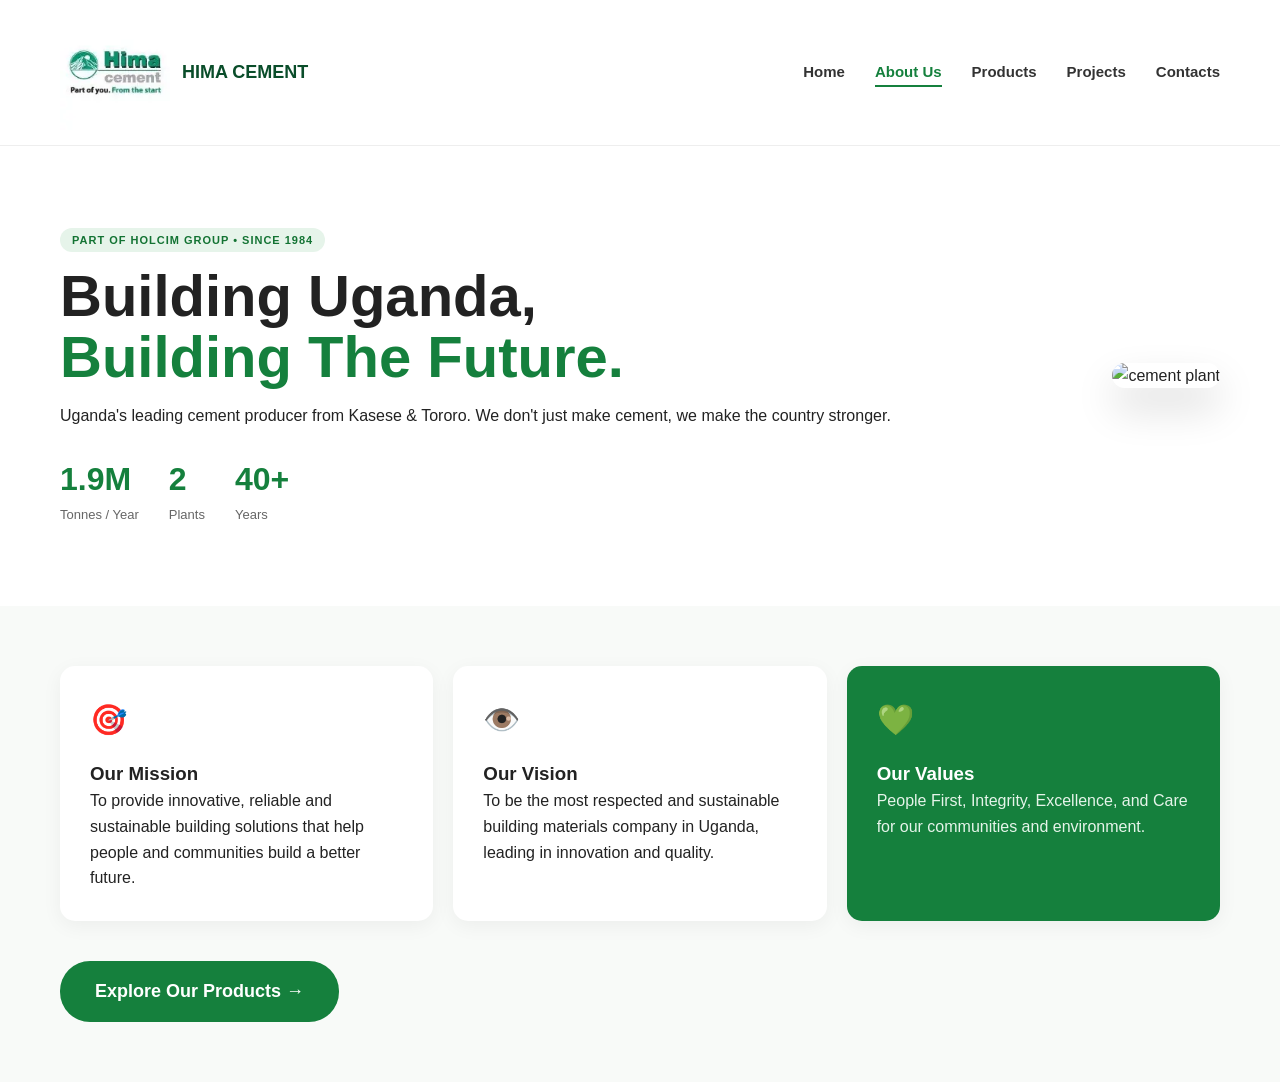
==== about-us.html @ 5b7be926 "Add files via upload" ====
<!DOCTYPE html>
<html lang="en">
<head>
    <meta charset="UTF-8">
    <meta name="viewport" content="width=device-width, initial-scale=1.0">
    <title>About Us | Hima Cement Ltd</title>
    <link rel="stylesheet" href="Style.css">
</head>
<body>
<header>
    <div class="logo"><img src="logo.jpg" alt="Hima"> HIMA CEMENT</div>
    <nav>
        <ul>
            <li><a href="index.html">Home</a></li>
            <li><a href="about-us.html" class="active">About Us</a></li>
            <li><a href="products.html">Products</a></li>
            <li><a href="projects.html">Projects</a></li>
            <li><a href="contacts.html">Contacts</a></li>
        </ul>
    </nav>
</header>

<section class="about-hero-new">
    <div>
        <span class="badge">PART OF HOLCIM GROUP • SINCE 1984</span>
        <h1>Building Uganda,<br><span>Building The Future.</span></h1>
        <p>Uganda's leading cement producer from Kasese & Tororo. We don't just make cement, we make the country stronger.</p>
        <div class="stats">
            <div><h3>1.9M</h3><p>Tonnes / Year</p></div>
            <div><h3>2</h3><p>Plants</p></div>
            <div><h3>40+</h3><p>Years</p></div>
        </div>
    </div>
    <div class="hero-img">
        <img src="../hima-project/plant.jpg" alt="cement plant">
    </div>
</section>

<section class="about-content-new">
    <div class="cards">
        <div class="card">
            <div class="icon">🎯</div>
            <h3>Our Mission</h3>
            <p>To provide innovative, reliable and sustainable building solutions that help people and communities build a better future.</p>
        </div>
        <div class="card">
            <div class="icon">👁️</div>
            <h3>Our Vision</h3>
            <p>To be the most respected and sustainable building materials company in Uganda, leading in innovation and quality.</p>
        </div>
        <div class="card green-card">
            <div class="icon">💚</div>
            <h3>Our Values</h3>
            <p>People First, Integrity, Excellence, and Care for our communities and environment.</p>
        </div>
    </div>
    <a href="products.html" class="green-btn big-btn">Explore Our Products →</a>
</section>
</body>
</html>
---- Style.css ----
*{
    margin:0; 
    padding:0; 
    box-sizing:border-box;
    font-family: 'Segoe UI', Arial, sans-serif;
}
body{ 
    background:#fff; 
    color:#222; 
    line-height:1.6; 
}
html{
    scroll-behavior: smooth;
}

/* ===== HEADER - Shared for all pages ===== */
header{
    display:flex; 
    justify-content:space-between; 
    align-items:center;
    padding:15px 60px; 
    background:#fff; 
    border-bottom:1px solid #eee;
    position:sticky;
    top:0;
    z-index:100;
}
.logo{ 
    display:flex; 
    align-items:center; 
    gap:12px; 
    font-weight:bold; 
    color:#0a4d2a;
    font-size:18px;
}
.logo img{ 
    width:110px; 
    height:auto;
}
nav ul{ 
    display:flex; 
    list-style:none; 
    gap:30px; 
}
nav a{ 
    text-decoration:none; 
    color:#333; 
    font-weight:600; 
    font-size:15px;
    padding-bottom:5px;
}
nav a:hover, nav a.active{ 
    color:#15803d; 
    border-bottom:2px solid #15803d;
}

/* ===== HOME PAGE ===== */
.home{
    display:flex;
    align-items:center;
    justify-content:space-between;
    padding:80px 60px;
    background:#f9fafb;
    min-height:80vh;
}
.home-text .small{
    color:#15803d; 
    font-weight:800; 
    letter-spacing:3px; 
    font-size:12px;
}
.home-text h1{
    font-size:52px;
    line-height:1.1;
    margin:15px 0;
    color:#111;
}
.home-text p{
    color:#555;
    font-size:18px;
    margin:15px 0 25px 0;
    max-width:500px;
}
.home-img img{
    width:500px;
    max-width:100%;
    border-radius:10px;
}

/* ===== BUTTONS ===== */
.green-btn{
    display:inline-block; 
    padding:14px 30px;
    background:#15803d; 
    color:#fff; 
    text-decoration:none; 
    border-radius:30px; 
    font-weight:bold;
    transition:0.3s;
}
.green-btn:hover{ 
    background:#0a4d2a; 
}

/* ===== ABOUT US PAGE ===== */
.about-hero{
    background: linear-gradient(to right, #f0fdf4, #ffffff);
    padding:80px 60px;
}
.about-hero h1{ 
    font-size:52px; 
    color:#111; 
    margin:10px 0; 
}
.about-hero p{ 
    font-size:18px; 
    color:#555; 
    max-width:600px; 
}
.about-content{
    padding:60px; 
    max-width:1000px;
}
.about-content h2{ 
    font-size:28px; 
    margin-bottom:15px; 
    color:#111;
}

.about-content p{ 
    color:#555; 
    margin-bottom:15px; 
    font-size:16px;
}

.mission-box{
    background:#f8faf8; 
    border-left:5px solid #15803d;
    padding:25px; 
    margin:30px 0; 
    border-radius:5px;
}/* --- PREMIUM ABOUT US - NOT BORING --- */
.about-hero-new{
    display:flex; align-items:center; justify-content:space-between;
    padding:80px 60px; background:#fff; gap:40px;
}
.badge{
    background:#e6f4ea; color:#137333; padding:6px 12px;
    border-radius:20px; font-size:11px; font-weight:800; letter-spacing:1px;
}
.about-hero-new h1{ font-size:58px; line-height:1.05; margin:15px 0; }
.about-hero-new h1 span{ color:#15803d; }
.stats{ display:flex; gap:30px; margin-top:25px; }
.stats h3{ font-size:32px; color:#15803d; }
.stats p{ font-size:13px; color:#666; }
.hero-img img{ width:480px; border-radius:20px; box-shadow:0 20px 40px rgba(0,0,0,0.15); }

.about-content-new{ padding:60px; background:#f8faf8; }
.cards{ display:flex; gap:20px; }
.card{
    background:#fff; padding:30px; border-radius:15px; flex:1;
    box-shadow:0 5px 20px rgba(0,0,0,0.05); transition:0.3s;
}
.card:hover{ transform:translateY(-5px); }
.card .icon{ font-size:30px; margin-bottom:15px; }
.green-card{ background:#15803d; color:#fff; }
.green-card p{ color:#e6f4ea; }
.big-btn{ margin-top:40px; font-size:18px; padding:16px 35px; }
/* --- EXCELLENT HOME PAGE --- */
.home-excellent{
    display:flex; align-items:center; justify-content:space-between;
    padding:90px 60px; background:linear-gradient(105deg, #fff 60%, #f0fdf4 60%);
    min-height:85vh; gap:40px;
}
.home-left h1{ font-size:62px; line-height:1; margin:15px 0; }
.home-left h1 span{ color:#15803d; }
.home-left p{ font-size:19px; color:#555; max-width:500px; margin:20px 0; }
.home-btns{ display:flex; gap:15px; margin:25px 0; align-items:center; }
.outline-btn{
    padding:14px 28px; border:2px solid #111; border-radius:30px;
    text-decoration:none; color:#111; font-weight:700;
}
.trust{ display:flex; align-items:center; gap:10px; margin-top:20px; color:#666; font-size:14px; }
.trust img{ width:30px; border-radius:50%; }
.home-right{ position:relative; }
.home-right img{ width:500px; border-radius:25px; box-shadow:0 25px 50px rgba(0,0,0,0.2); }
.floating-card{
    position:absolute; bottom:-20px; left:-20px; background:#fff;
    padding:20px 25px; border-radius:15px; box-shadow:0 10px 30px rgba(0,0,0,0.15);
}
.floating-card h4{ color:#15803d; font-size:22px; }
.products-preview{ padding:60px; text-align:center; background:#111; color:#fff; }
.products-preview h2{ font-size:36px; margin-bottom:30px; }
.preview-cards{ display:flex; justify-content:center; gap:20px; }
.preview-cards div{ background:#1f1f1f; padding:25px 40px; border-radius:12px; border:1px solid #333; }
/* --- PREMIUM PRODUCTS --- */
.products-hero{ text-align:center; padding:70px 60px 30px 60px; }
.products-hero h1{ font-size:52px; line-height:1.1; margin-top:15px; }
/* --- 6 PRODUCTS GRID --- */
.products-grid-6{
    display:grid; grid-template-columns:repeat(3, 1fr);
    gap:25px; padding:40px 60px 80px 60px; background:#f8faf8;
}
.p-img{ width:100%; height:180px; object-fit:cover; border-radius:12px; margin-bottom:20px; }
.green-btn.small{ padding:10px 20px; font-size:14px; }

@media(max-width:900px){
    .products-grid-6{ grid-template-columns:1fr; }
}
.p-card{
    background:#fff; padding:35px; border-radius:18px; flex:1;
    box-shadow:0 5px 25px rgba(0,0,0,0.06); border:1px solid #eee;
}
.p-card.popular{ border:2px solid #15803d; transform:scale(1.05); }
.p-tag{ font-size:11px; font-weight:800; letter-spacing:1px; background:#eee; padding:6px 10px; border-radius:20px; display:inline-block; margin-bottom:15px; }
.p-tag.green{ background:#15803d; color:#fff; }
.p-card h2{ font-size:32px; }
.p-sub{ color:#15803d; font-weight:700; font-size:14px; margin:5px 0 15px 0; }
.p-card p{ color:#555; font-size:15px; }
.p-card ul{ list-style:none; margin:20px 0; }
.p-card li{ margin:8px 0; font-size:14px; font-weight:600; }
.p-img{
    width: 100%;
    height: 180px;
    object-fit: cover;
    border-radius: 12px;
    margin-bottom: 20px;
}
.price-row{ display:flex; align-items:center; gap:10px; margin:15px 0; }
.price{ font-size:20px; font-weight:900; color:#15803d; }
.old-price{ font-size:14px; color:#999; text-decoration:line-through; }
/* --- PROFESSIONAL PROJECTS --- */
.pro-hero{
    display:flex; align-items:center; justify-content:space-between;
    padding:80px 70px; background:#0f172a; color:#fff;
}
.pro-hero-left span{ font-size:12px; letter-spacing:3px; color:#22c55e; font-weight:800; }
.pro-hero-left h1{ font-size:54px; line-height:0.95; margin:15px 0; font-weight:900; }
.pro-hero-left p{ color:#94a3b8; max-width:450px; margin:20px 0; line-height:1.6; }
.pro-stats{ display:flex; gap:40px; margin-top:30px; border-top:1px solid #1e293b; padding-top:25px; }
.pro-stats strong{ display:block; font-size:28px; }
.pro-stats small{ color:#64748b; font-size:12px; text-transform:uppercase; letter-spacing:1px; }
.pro-hero-right img{ width:480px; height:420px; object-fit:cover; border-radius:4px; }

.pro-list{ padding:60px 70px; background:#f8fafc; display:flex; flex-direction:column; gap:24px; }
.pro-item{ display:flex; background:#fff; border:1px solid #e2e8f0; }
.pro-item img{ width:340px; height:240px; object-fit:cover; }
.pro-content{ padding:30px 40px; flex:1; }
.pro-meta{ display:flex; gap:10px; margin-bottom:12px; }
.pro-country{ background:#0f172a; color:#fff; padding:4px 10px; font-size:10px; letter-spacing:1px; font-weight:800; }
.pro-city{ color:#64748b; font-size:12px; font-weight:700; letter-spacing:0.5px; }
.pro-content h3{ font-size:24px; margin-bottom:10px; }
.pro-content p{ color:#475569; font-size:15px; line-height:1.6; max-width:600px; }
.pro-details{ display:flex; gap:20px; margin-top:18px; font-size:12px; color:#64748b; border-top:1px solid #f1f5f9; padding-top:15px; font-weight:600; }

@media(max-width:900px){
    .pro-hero{ flex-direction:column; padding:40px 25px; }
    .pro-hero-right img{ width:100%; margin-top:30px; }
    .pro-item{ flex-direction:column; }
    .pro-item img{ width:100%; }
    .pro-list{ padding:25px; }
}
/* --- PROFESSIONAL CONTACTS --- */
.contact-hero{ background:#0f172a; color:#fff; text-align:center; padding:80px 20px; }
.contact-hero h1{ font-size:54px; font-weight:900; }
.contact-hero p{ color:#94a3b8; margin-top:10px; }

.contact-grid{ display:flex; gap:30px; padding:60px 70px; background:#f8fafc; }
.contact-form-box{ flex:1.2; background:#fff; padding:35px; border:1px solid #e2e8f0; }
.contact-form-box h3{ font-size:22px; margin-bottom:20px; }
.form-row{ display:flex; gap:15px; }
.contact-form-box input, .contact-form-box select, .contact-form-box textarea{
    width:100%; padding:14px; margin-bottom:15px; border:1px solid #e2e8f0; background:#f8fafc; font-size:14px;
}
.contact-form-box textarea{ height:100px; }
.contact-form-box button{ width:100%; padding:15px; background:#0f172a; color:#fff; border:none; font-weight:800; letter-spacing:1px; cursor:pointer; }
.contact-form-box button:hover{ background:#15803d; }

.contact-info-box{ flex:0.8; background:#0f172a; color:#fff; padding:35px; }
.info-item{ margin-bottom:25px; border-bottom:1px solid #1e293b; padding-bottom:20px; }
.info-item strong{ font-size:11px; letter-spacing:2px; color:#22c55e; display:block; margin-bottom:8px; }
.info-item p{ color:#cbd5e1; font-size:14px; line-height:1.6; }

.socials strong{ font-size:11px; letter-spacing:2px; color:#22c55e; }
.social-icons{ display:flex; gap:10px; margin:15px 0; }
.s-icon{
    width:38px; height:38px; background:#1e293b; color:#fff; display:flex; align-items:center; justify-content:center;
    text-decoration:none; font-weight:800; font-size:14px; border-radius:4px;
}
.s-icon:hover{ background:#22c55e; color:#0f172a; }
.handle-list{ display:grid; grid-template-columns:1fr 1fr; gap:6px; margin-top:15px; font-size:11px; color:#64748b; font-weight:600; }

.map-section{ border-top:1px solid #e2e8f0; }
.pro-footer{ text-align:center; padding:25px; background:#020617; color:#475569; font-size:12px; }

@media(max-width:900px){ .contact-grid{ flex-direction:column; padding:25px; } .form-row{ flex-direction:column; gap:0; } }
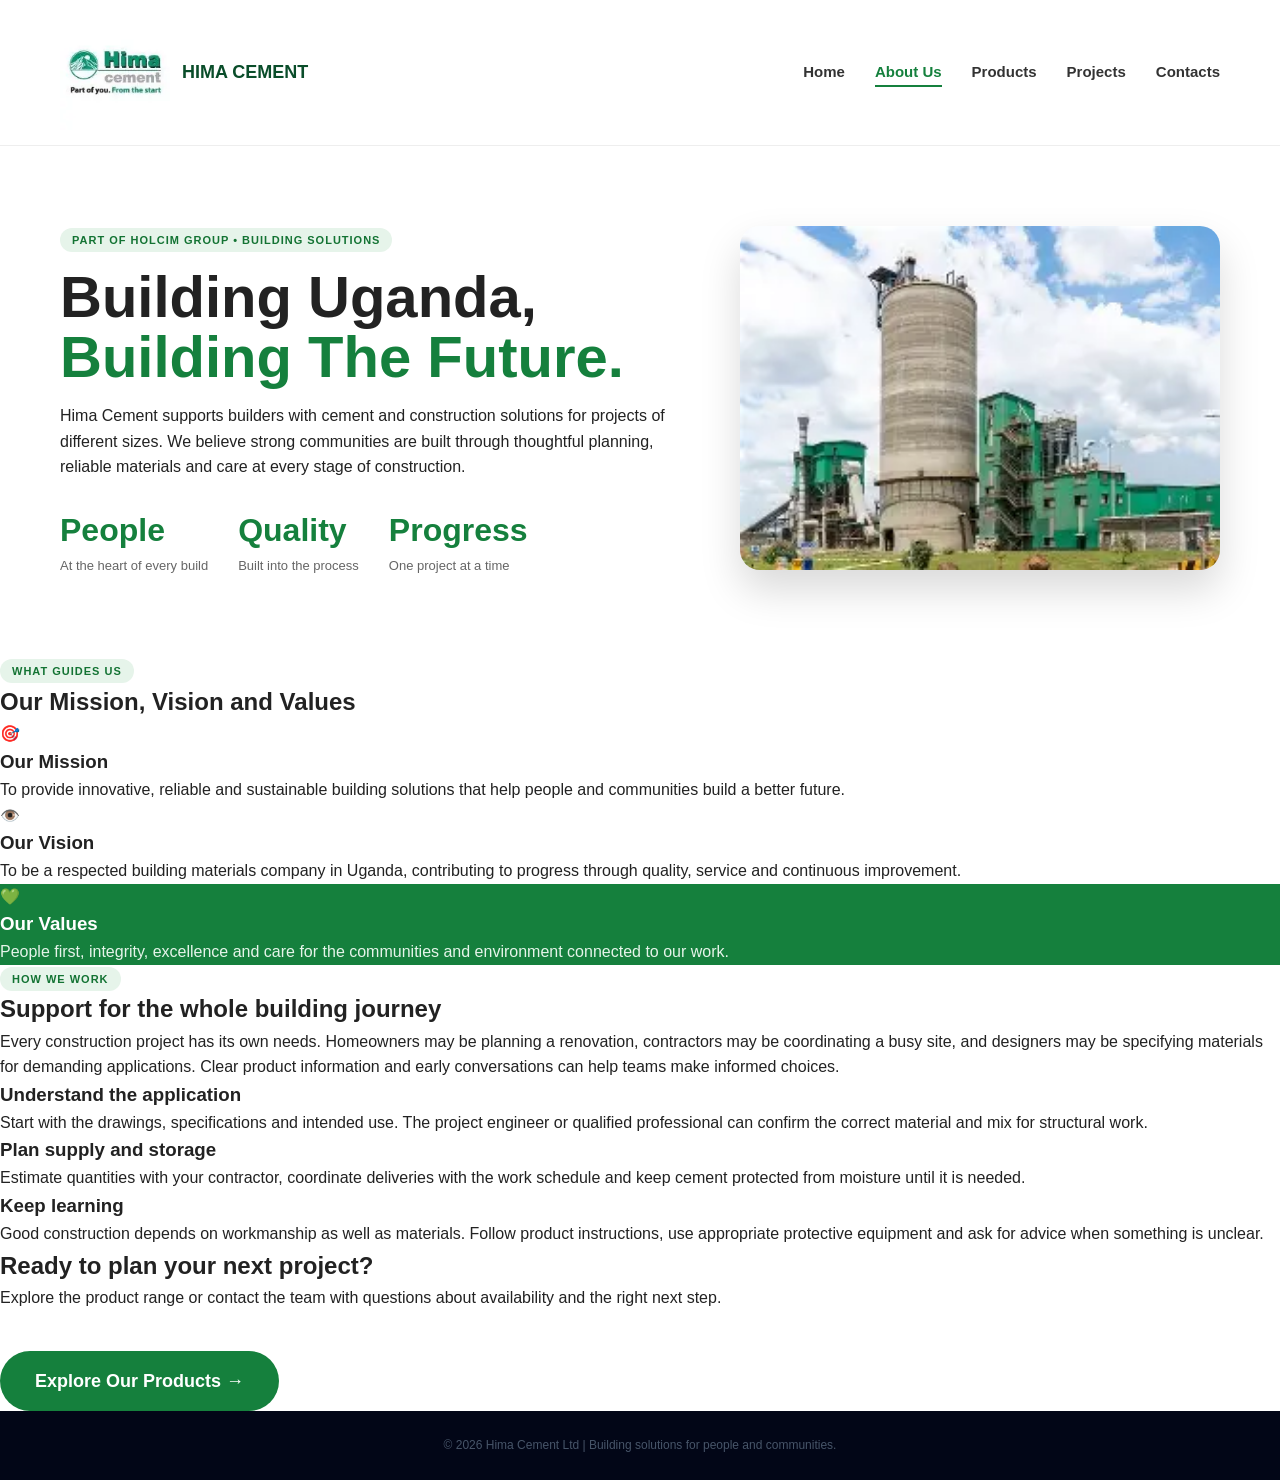
==== commit 89446d02: "Expand About page with company approach and practical project guidance" ====
--- a/about-us.html
+++ b/about-us.html
@@ -1,60 +1,16 @@
-<!DOCTYPE html>
-<html lang="en">
-<head>
-    <meta charset="UTF-8">
-    <meta name="viewport" content="width=device-width, initial-scale=1.0">
-    <title>About Us | Hima Cement Ltd</title>
-    <link rel="stylesheet" href="Style.css">
-</head>
-<body>
-<header>
-    <div class="logo"><img src="logo.jpg" alt="Hima"> HIMA CEMENT</div>
-    <nav>
-        <ul>
-            <li><a href="index.html">Home</a></li>
-            <li><a href="about-us.html" class="active">About Us</a></li>
-            <li><a href="products.html">Products</a></li>
-            <li><a href="projects.html">Projects</a></li>
-            <li><a href="contacts.html">Contacts</a></li>
-        </ul>
-    </nav>
-</header>
-
-<section class="about-hero-new">
-    <div>
-        <span class="badge">PART OF HOLCIM GROUP • SINCE 1984</span>
-        <h1>Building Uganda,<br><span>Building The Future.</span></h1>
-        <p>Uganda's leading cement producer from Kasese & Tororo. We don't just make cement, we make the country stronger.</p>
-        <div class="stats">
-            <div><h3>1.9M</h3><p>Tonnes / Year</p></div>
-            <div><h3>2</h3><p>Plants</p></div>
-            <div><h3>40+</h3><p>Years</p></div>
-        </div>
-    </div>
-    <div class="hero-img">
-        <img src="../hima-project/plant.jpg" alt="cement plant">
-    </div>
-</section>
-
-<section class="about-content-new">
-    <div class="cards">
-        <div class="card">
-            <div class="icon">🎯</div>
-            <h3>Our Mission</h3>
-            <p>To provide innovative, reliable and sustainable building solutions that help people and communities build a better future.</p>
-        </div>
-        <div class="card">
-            <div class="icon">👁️</div>
-            <h3>Our Vision</h3>
-            <p>To be the most respected and sustainable building materials company in Uganda, leading in innovation and quality.</p>
-        </div>
-        <div class="card green-card">
-            <div class="icon">💚</div>
-            <h3>Our Values</h3>
-            <p>People First, Integrity, Excellence, and Care for our communities and environment.</p>
-        </div>
-    </div>
-    <a href="products.html" class="green-btn big-btn">Explore Our Products →</a>
-</section>
-</body>
-</html>+<!DOCTYPE html>
+<html lang="en">
+<head>
+    <meta charset="UTF-8"><meta name="viewport" content="width=device-width, initial-scale=1.0">
+    <meta name="description" content="Learn about Hima Cement, its building solutions and approach to serving customers and communities.">
+    <title>About Us | Hima Cement Ltd</title><link rel="stylesheet" href="Style.css">
+</head>
+<body>
+<header><div class="logo"><img src="logo.jpg" alt="Hima Cement logo"> HIMA CEMENT</div><nav aria-label="Main navigation"><ul><li><a href="index.html">Home</a></li><li><a href="about-us.html" class="active">About Us</a></li><li><a href="products.html">Products</a></li><li><a href="projects.html">Projects</a></li><li><a href="contacts.html">Contacts</a></li></ul></nav></header>
+<main>
+<section class="about-hero-new"><div><span class="badge">PART OF HOLCIM GROUP • BUILDING SOLUTIONS</span><h1>Building Uganda,<br><span>Building The Future.</span></h1><p>Hima Cement supports builders with cement and construction solutions for projects of different sizes. We believe strong communities are built through thoughtful planning, reliable materials and care at every stage of construction.</p><div class="stats"><div><h3>People</h3><p>At the heart of every build</p></div><div><h3>Quality</h3><p>Built into the process</p></div><div><h3>Progress</h3><p>One project at a time</p></div></div></div><div class="hero-img"><img src="plant.jpg" alt="Hima Cement plant"></div></section>
+<section class="content-section tinted"><div class="center"><span class="badge">WHAT GUIDES US</span><h2 class="section-heading">Our Mission, Vision and Values</h2></div><div class="feature-grid"><article class="feature-card"><div class="icon">🎯</div><h3>Our Mission</h3><p>To provide innovative, reliable and sustainable building solutions that help people and communities build a better future.</p></article><article class="feature-card"><div class="icon">👁️</div><h3>Our Vision</h3><p>To be a respected building materials company in Uganda, contributing to progress through quality, service and continuous improvement.</p></article><article class="feature-card green-card"><div class="icon">💚</div><h3>Our Values</h3><p>People first, integrity, excellence and care for the communities and environment connected to our work.</p></article></div></section>
+<section class="content-section"><span class="badge">HOW WE WORK</span><h2 class="section-heading">Support for the whole building journey</h2><p>Every construction project has its own needs. Homeowners may be planning a renovation, contractors may be coordinating a busy site, and designers may be specifying materials for demanding applications. Clear product information and early conversations can help teams make informed choices.</p><div class="feature-grid"><article class="feature-card"><h3>Understand the application</h3><p>Start with the drawings, specifications and intended use. The project engineer or qualified professional can confirm the correct material and mix for structural work.</p></article><article class="feature-card"><h3>Plan supply and storage</h3><p>Estimate quantities with your contractor, coordinate deliveries with the work schedule and keep cement protected from moisture until it is needed.</p></article><article class="feature-card"><h3>Keep learning</h3><p>Good construction depends on workmanship as well as materials. Follow product instructions, use appropriate protective equipment and ask for advice when something is unclear.</p></article></div></section>
+<section class="content-section tinted center"><h2 class="section-heading">Ready to plan your next project?</h2><p>Explore the product range or contact the team with questions about availability and the right next step.</p><a href="products.html" class="green-btn big-btn">Explore Our Products →</a></section>
+</main><footer class="pro-footer"><p>© 2026 Hima Cement Ltd | Building solutions for people and communities.</p></footer>
+</body></html>
